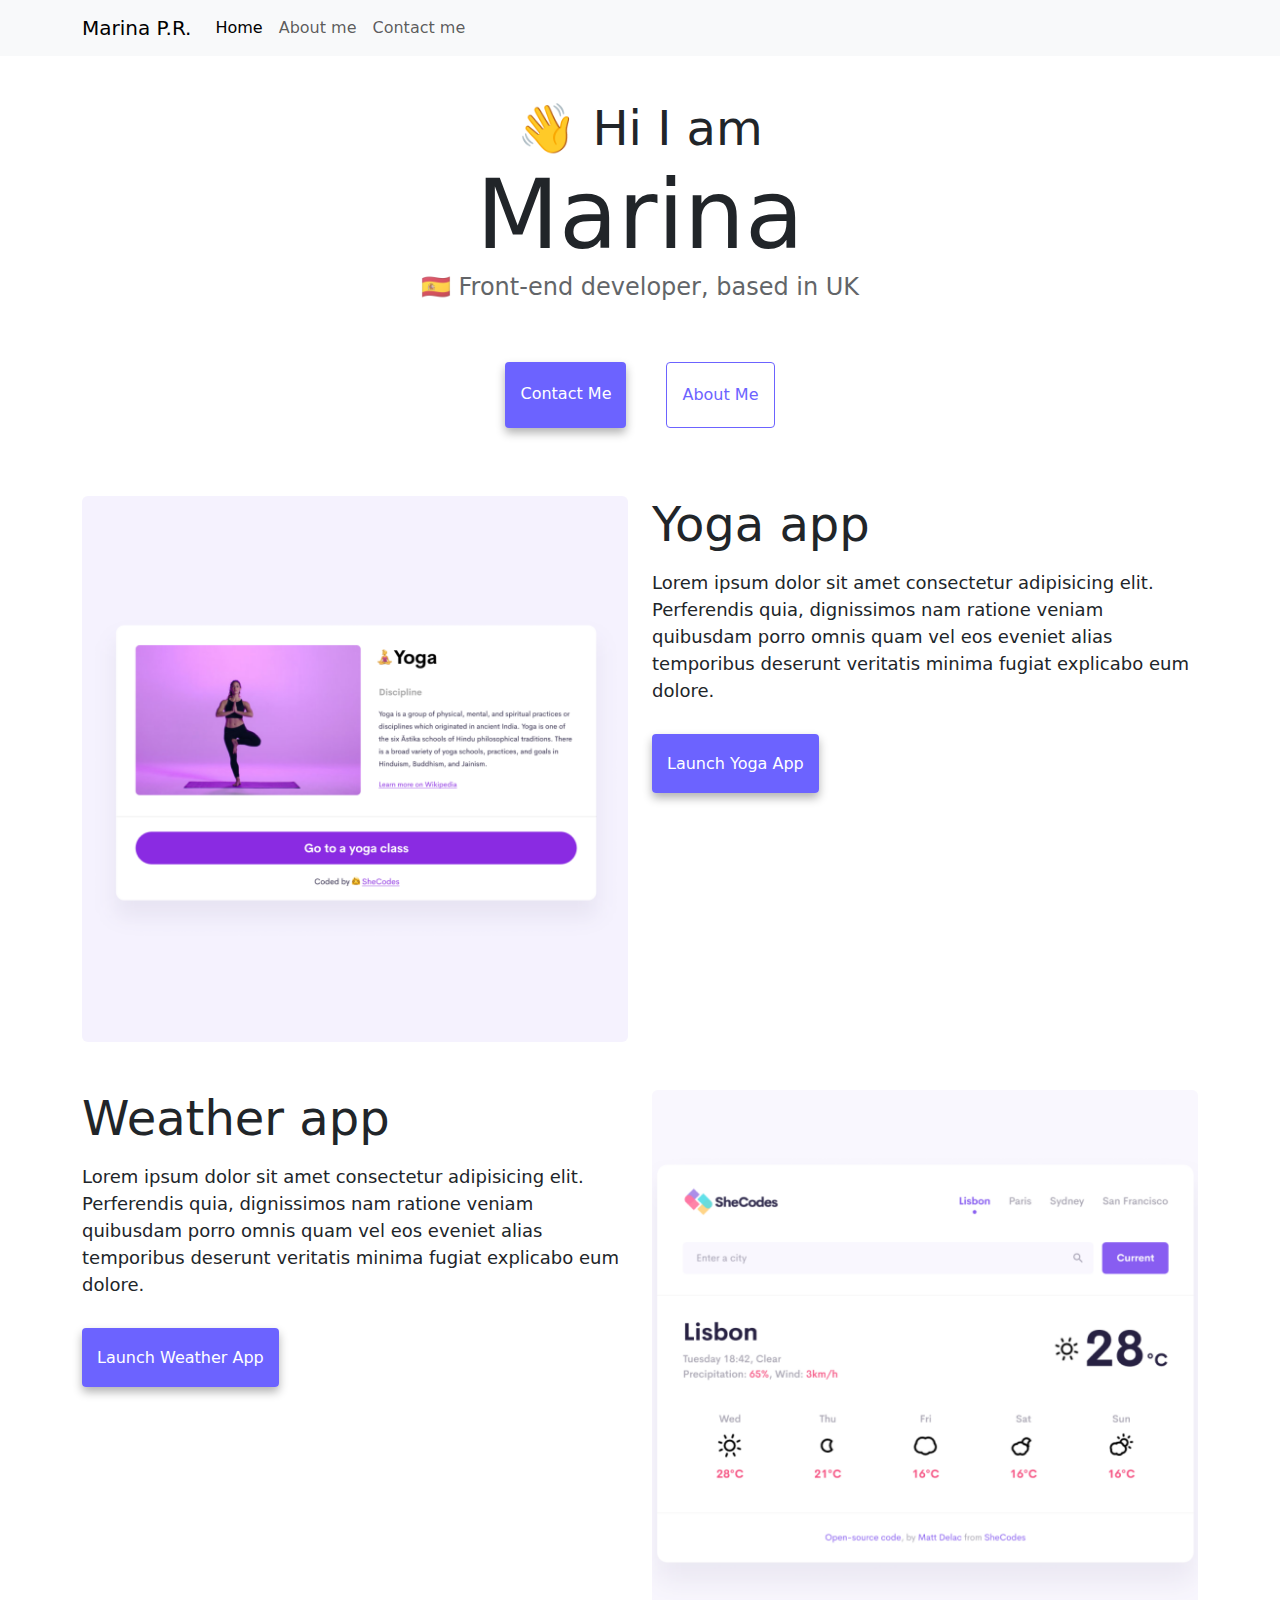
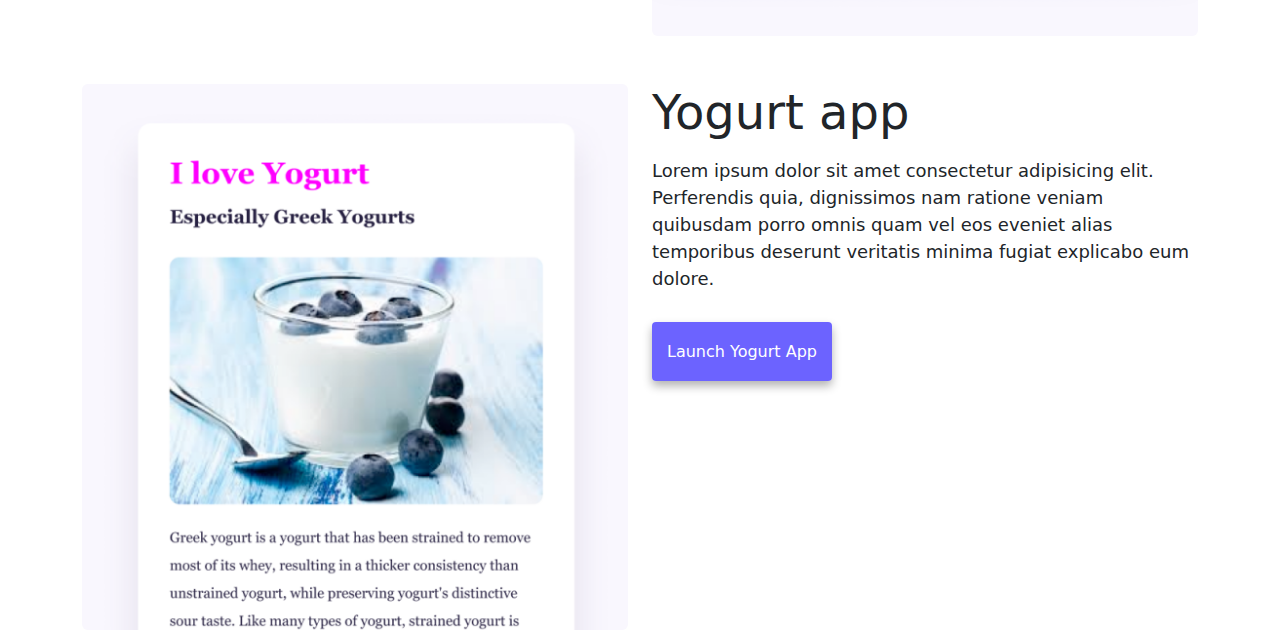
==== index.html @ c3aae794 "Initial commit" ====
<!DOCTYPE html>
<html lang="en">
  <head>
    <meta charset="UTF-8" />
    <meta http-equiv="X-UA-Compatible" content="IE=edge" />
    <meta name="viewport" content="width=device-width, initial-scale=1.0" />
    <title>Marina</title>
    <link
      href="https://cdn.jsdelivr.net/npm/bootstrap@5.3.3/dist/css/bootstrap.min.css"
      rel="stylesheet"
      integrity="sha384-QWTKZyjpPEjISv5WaRU9OFeRpok6YctnYmDr5pNlyT2bRjXh0JMhjY6hW+ALEwIH"
      crossorigin="anonymous"
    />
    <script
      src="https://cdn.jsdelivr.net/npm/bootstrap@5.3.3/dist/js/bootstrap.bundle.min.js"
      integrity="sha384-YvpcrYf0tY3lHB60NNkmXc5s9fDVZLESaAA55NDzOxhy9GkcIdslK1eN7N6jIeHz"
      crossorigin="anonymous"
    ></script>

    <link rel="stylesheet" href="style.css" />
  </head>
  <body>
    <nav class="navbar navbar-expand-lg navbar-light bg-light fixed-top">
      <div class="container">
        <a class="navbar-brand" href="index.html">Marina P.R.</a>
        <button
          class="navbar-toggler"
          type="button"
          data-bs-toggle="collapse"
          data-bs-target="#navbarNav"
          aria-controls="navbarNav"
          aria-expanded="false"
          aria-label="Toggle navigation"
        >
          <span class="navbar-toggler-icon"></span>
        </button>
        <div class="collapse navbar-collapse" id="navbarNav">
          <ul class="navbar-nav">
            <li class="nav-item">
              <a class="nav-link active" aria-current="page" href="index.html"
                >Home</a
              >
            </li>
            <li class="nav-item">
              <a class="nav-link" href="about.html">About me</a>
            </li>
            <li class="nav-item">
              <a class="nav-link" href="about.html#contact">Contact me</a>
            </li>
          </ul>
        </div>
      </div>
    </nav>
    <h2 class="text-center">👋 Hi I am</h2>
    <h1 class="text-center">Marina</h1>
    <h3 class="text-center">🇪🇸 Front-end developer, based in UK</h3>
    <div class="navigation-links mb-5">
      <a href="about.html#contact" class="contact-link">Contact me</a>
      <a href="about.html" class="about-link">About me</a>
    </div>

    <div class="container">
      <div class="row">
        <div class="col-md-6">
          <img src="images/yoga.png" class="img-fluid rounded" />
        </div>
        <div class="col-md-6">
          <h2 class="mb-3">Yoga app</h2>
          <p>
            Lorem ipsum dolor sit amet consectetur adipisicing elit. Perferendis
            quia, dignissimos nam ratione veniam quibusdam porro omnis quam vel
            eos eveniet alias temporibus deserunt veritatis minima fugiat
            explicabo eum dolore.
          </p>
          <div class="mt-5">
            <a href="#" class="primary-link">Launch Yoga App</a>
          </div>
        </div>
      </div>
      <div class="row mt-5">
        <div class="col-md-6">
          <h2 class="mb-3">Weather app</h2>
          <p>
            Lorem ipsum dolor sit amet consectetur adipisicing elit. Perferendis
            quia, dignissimos nam ratione veniam quibusdam porro omnis quam vel
            eos eveniet alias temporibus deserunt veritatis minima fugiat
            explicabo eum dolore.
          </p>
          <div class="mb-5 mt-5">
            <a href="#" class="primary-link">Launch Weather App</a>
          </div>
        </div>
        <div class="col-md-6">
          <img src="images/weather.png" class="img-fluid rounded" />
        </div>
      </div>
      <div class="row mt-5">
        <div class="col-md-6">
          <img src="images/yogurt.png" class="img-fluid rounded" />
        </div>
        <div class="col-md-6">
          <h2 class="mb-3">Yogurt app</h2>
          <p>
            Lorem ipsum dolor sit amet consectetur adipisicing elit. Perferendis
            quia, dignissimos nam ratione veniam quibusdam porro omnis quam vel
            eos eveniet alias temporibus deserunt veritatis minima fugiat
            explicabo eum dolore.
          </p>
          <div class="mt-5">
            <a href="#" class="primary-link">Launch Yogurt App</a>
          </div>
        </div>
      </div>
    </div>
  </body>
</html>
---- style.css ----
:root {
  --primary-color: #6c63ff;
  --secondary-color: #f5f2fe;
  --box-shadow: 0 5px 10px rgba(0, 0, 0, 0.3);
}

body {
  margin-top: 100px;
}

h1,
h2,
h3 {
  margin: 0;
}

h1 {
  font-size: 96px;
}

h2 {
  font-size: 48px;
}

h3 {
  font-size: 24px;
  opacity: 0.7;
}

p {
  font-size: 18px;
  line-height: 1.5;
}

.navigation-links {
  display: flex;
  margin-top: 40px;
  justify-content: center;
}

.navigation-links a {
  margin: 20px;
  border-radius: 4px;
  padding: 20px 15px;
  text-decoration: none;
  text-transform: capitalize;
}

.contact-link {
  background: var(--primary-color);
  box-shadow: var(--box-shadow);
  color: white;
}

.about-link {
  color: var(--primary-color);
  border: 1px solid var(--primary-color);
}

.homepage-link {
  color: var(--primary-color);
  text-align: center;
  display: block;
}

.about-paragraphs {
  margin: 30px 0;
}

.email-link {
  display: flex;
  justify-content: center;
  color: var(--primary-color);
  font-size: 28px;
  text-decoration: none;
}

.email-link:hover {
  text-decoration: underline;
}
.primary-link {
  border-radius: 4px;
  padding: 20px 15px;
  text-decoration: none;
  text-transform: capitalize;
  background: var(--primary-color);
  box-shadow: var(--box-shadow);
  color: white;
}
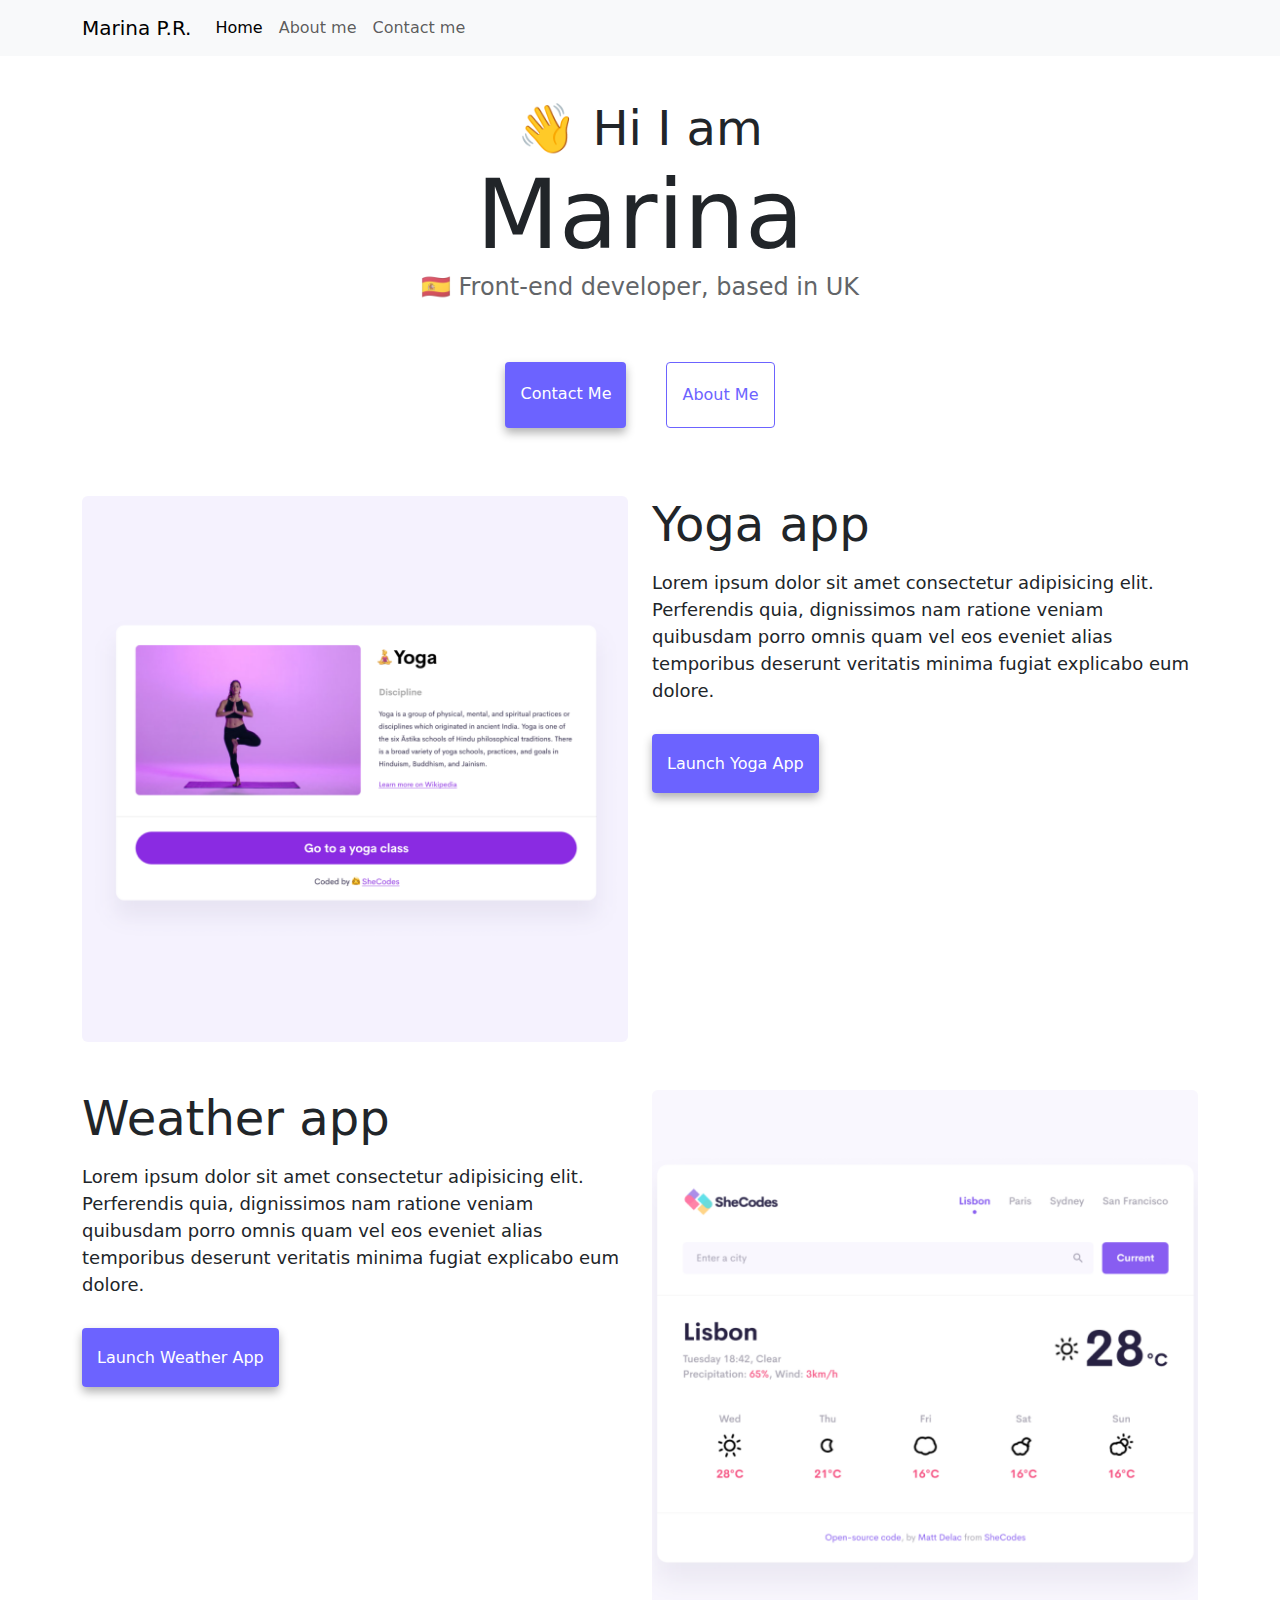
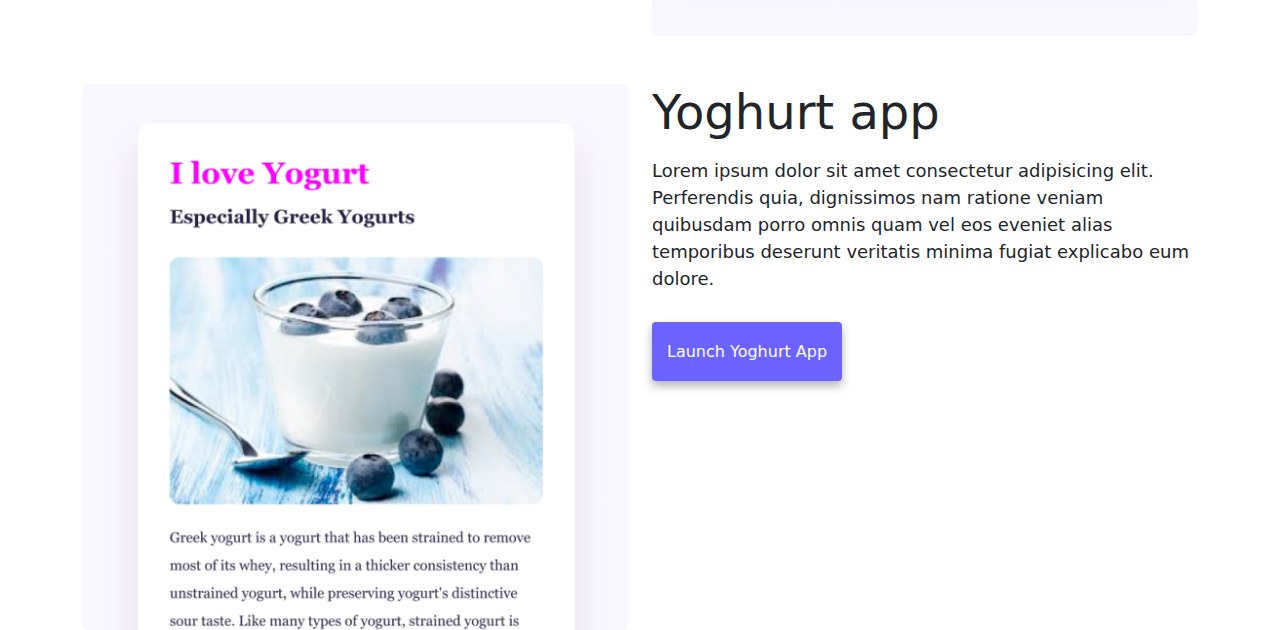
==== commit fc00286f: "Made the page SEO friendly" ====
--- a/index.html
+++ b/index.html
@@ -4,7 +4,11 @@
     <meta charset="UTF-8" />
     <meta http-equiv="X-UA-Compatible" content="IE=edge" />
     <meta name="viewport" content="width=device-width, initial-scale=1.0" />
-    <title>Marina</title>
+    <meta
+      name="description"
+      content="Main page about the projects I have been working on"
+    />
+    <title>Front-end developer - Marina P.R.</title>
     <link
       href="https://cdn.jsdelivr.net/npm/bootstrap@5.3.3/dist/css/bootstrap.min.css"
       rel="stylesheet"
@@ -17,12 +21,12 @@
       crossorigin="anonymous"
     ></script>
 
-    <link rel="stylesheet" href="style.css" />
+    <link rel="stylesheet" href="/style.css" />
   </head>
   <body>
     <nav class="navbar navbar-expand-lg navbar-light bg-light fixed-top">
       <div class="container">
-        <a class="navbar-brand" href="index.html">Marina P.R.</a>
+        <a class="navbar-brand" title="That's me!" href="/">Marina P.R.</a>
         <button
           class="navbar-toggler"
           type="button"
@@ -42,10 +46,10 @@
               >
             </li>
             <li class="nav-item">
-              <a class="nav-link" href="about.html">About me</a>
+              <a class="nav-link" href="/about.html">About me</a>
             </li>
             <li class="nav-item">
-              <a class="nav-link" href="about.html#contact">Contact me</a>
+              <a class="nav-link" href="/about.html#contact">Contact me</a>
             </li>
           </ul>
         </div>
@@ -55,14 +59,23 @@
     <h1 class="text-center">Marina</h1>
     <h3 class="text-center">🇪🇸 Front-end developer, based in UK</h3>
     <div class="navigation-links mb-5">
-      <a href="about.html#contact" class="contact-link">Contact me</a>
-      <a href="about.html" class="about-link">About me</a>
+      <a
+        href="/about.html#contact"
+        title="Click to contact"
+        class="contact-link"
+        >Contact me</a
+      >
+      <a href="/about.html" title="To know more" class="about-link">About me</a>
     </div>
 
     <div class="container">
       <div class="row">
         <div class="col-md-6">
-          <img src="images/yoga.png" class="img-fluid rounded" />
+          <img
+            src="/images/yoga.png"
+            alt="yoga-pose"
+            class="img-fluid rounded"
+          />
         </div>
         <div class="col-md-6">
           <h2 class="mb-3">Yoga app</h2>
@@ -73,7 +86,9 @@
             explicabo eum dolore.
           </p>
           <div class="mt-5">
-            <a href="#" class="primary-link">Launch Yoga App</a>
+            <a href="#" title="Yoga app" class="primary-link"
+              >Launch Yoga App</a
+            >
           </div>
         </div>
       </div>
@@ -87,19 +102,29 @@
             explicabo eum dolore.
           </p>
           <div class="mb-5 mt-5">
-            <a href="#" class="primary-link">Launch Weather App</a>
+            <a href="#" title="Weather app" class="primary-link"
+              >Launch Weather App</a
+            >
           </div>
         </div>
         <div class="col-md-6">
-          <img src="images/weather.png" class="img-fluid rounded" />
+          <img
+            src="/images/weather.png"
+            alt="weather-app"
+            class="img-fluid rounded"
+          />
         </div>
       </div>
       <div class="row mt-5">
         <div class="col-md-6">
-          <img src="images/yogurt.png" class="img-fluid rounded" />
+          <img
+            src="/images/yogurt.png"
+            alt="yoghurt-post"
+            class="img-fluid rounded"
+          />
         </div>
         <div class="col-md-6">
-          <h2 class="mb-3">Yogurt app</h2>
+          <h2 class="mb-3">Yoghurt app</h2>
           <p>
             Lorem ipsum dolor sit amet consectetur adipisicing elit. Perferendis
             quia, dignissimos nam ratione veniam quibusdam porro omnis quam vel
@@ -107,7 +132,9 @@
             explicabo eum dolore.
           </p>
           <div class="mt-5">
-            <a href="#" class="primary-link">Launch Yogurt App</a>
+            <a href="#" title="Yoghurt app" class="primary-link"
+              >Launch Yoghurt App</a
+            >
           </div>
         </div>
       </div>
